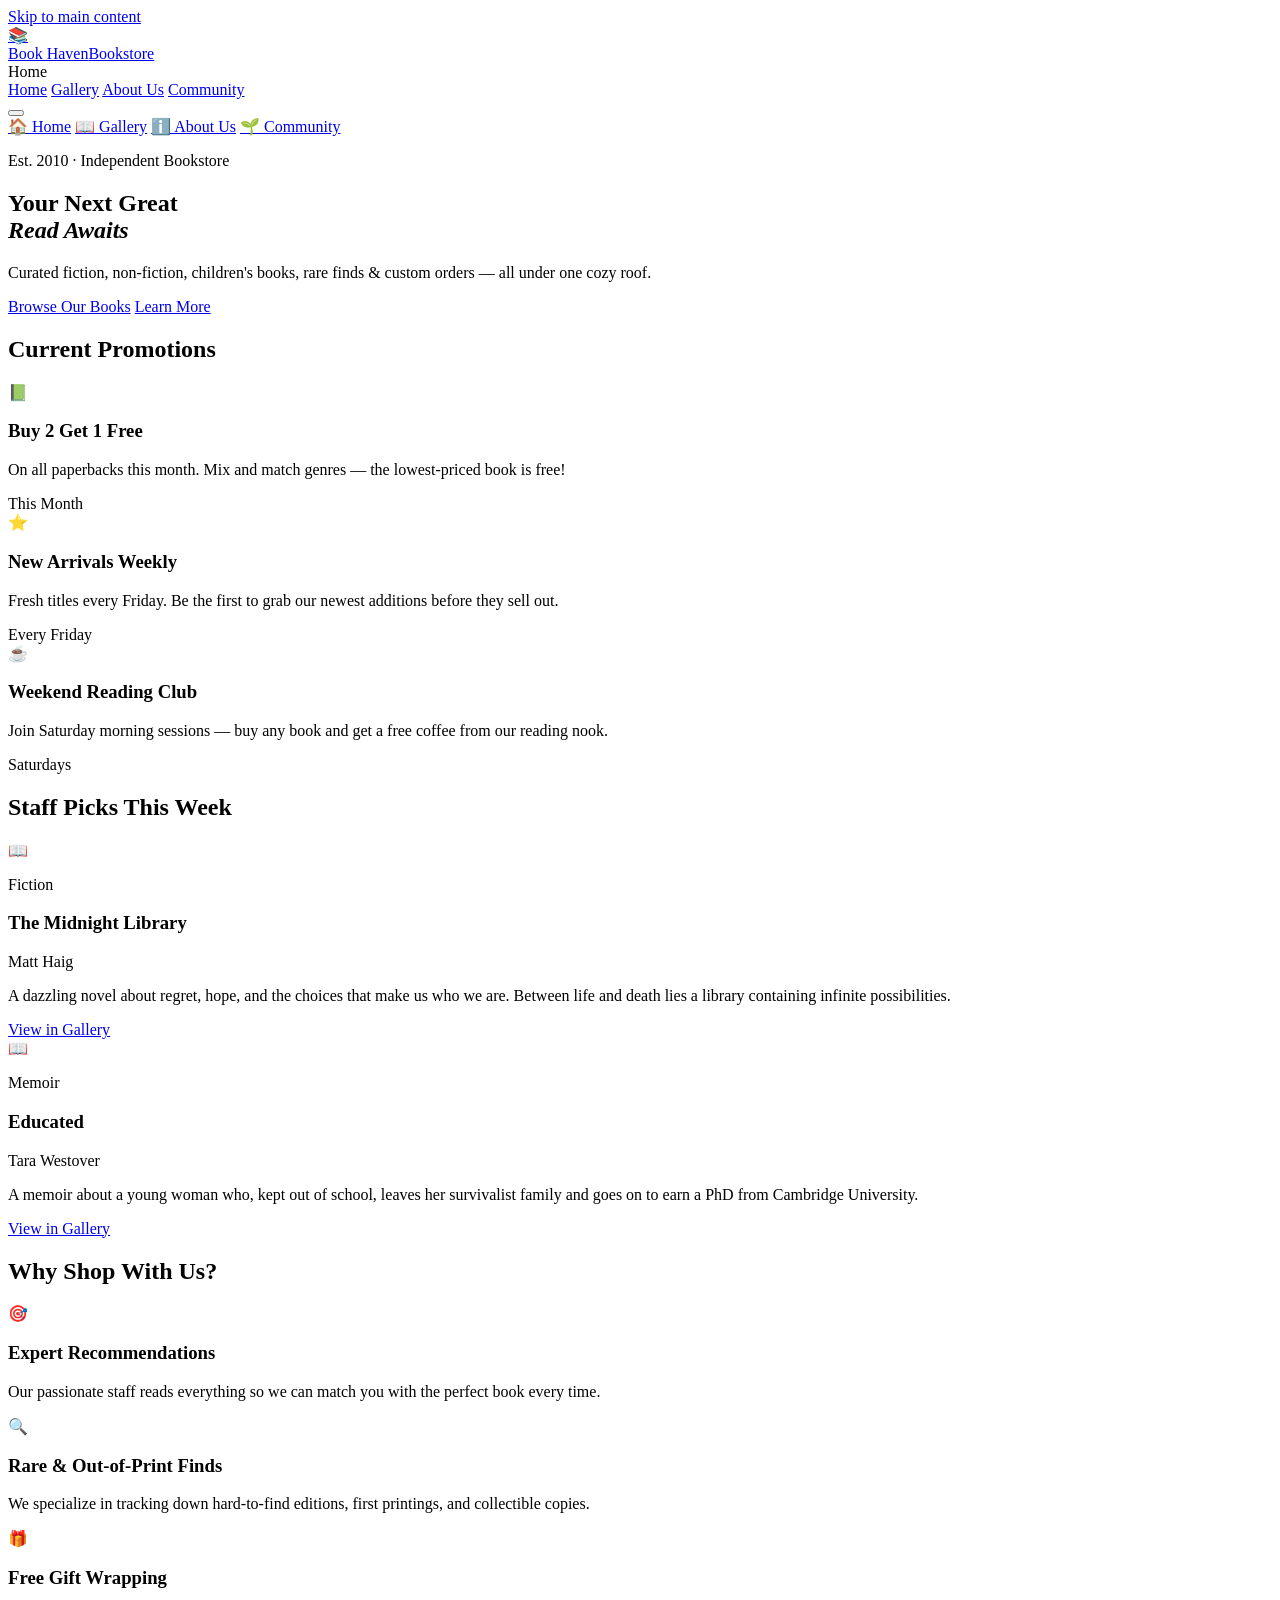
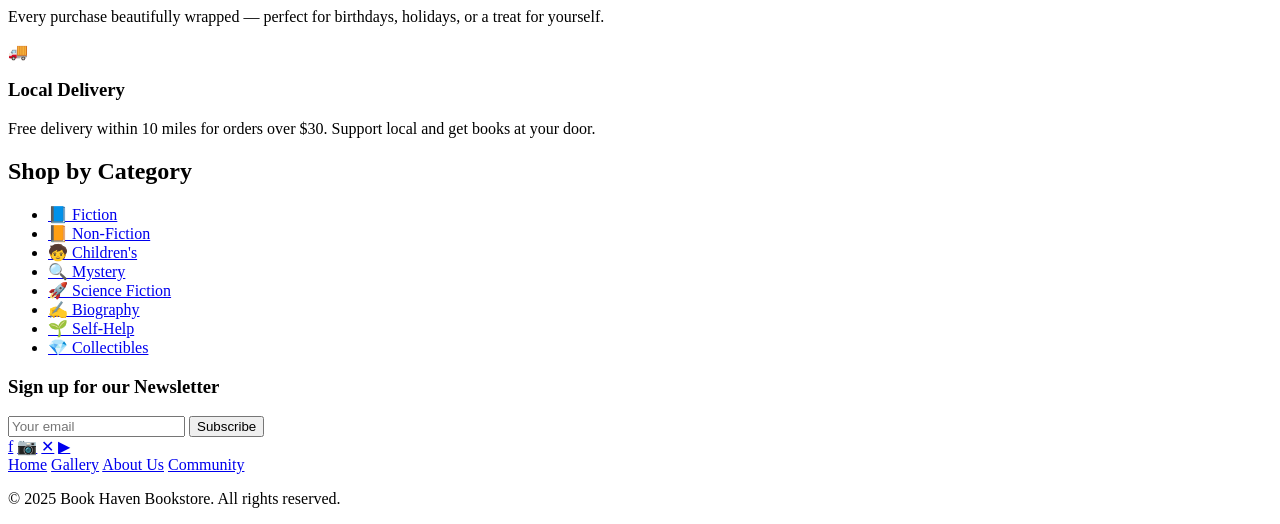
==== index.html @ 745f4587 "Add files via upload" ====
<!DOCTYPE html>
<html lang="en">
<head>
  <meta charset="UTF-8" />
  <meta name="viewport" content="width=device-width, initial-scale=1.0" />
  <meta name="description" content="Book Haven Bookstore — Your local independent bookstore for fiction, non-fiction, children's books, and rare finds." />
  <title>Home | Book Haven Bookstore</title>
  <link rel="stylesheet" href="css/style.css" />
  <link rel="stylesheet" href="css/home.css" />
</head>
<body>

  <a href="#main-content" class="skip-link">Skip to main content</a>

  <!-- HEADER -->
  <header>
    <div class="header-inner">
      <a href="index.html" class="logo-link" aria-label="Book Haven Bookstore — Home">
        <div class="logo-icon" aria-hidden="true">📚</div>
        <div class="logo-text">Book Haven<span>Bookstore</span></div>
      </a>
      <span class="page-title" aria-hidden="true">Home</span>
      <nav class="desktop-nav" aria-label="Main navigation">
        <a href="index.html">Home</a>
        <a href="gallery.html">Gallery</a>
        <a href="about.html">About Us</a>
        <a href="community.html">Community</a>
      </nav>
      <button class="hamburger" id="hamburger" aria-label="Toggle navigation menu" aria-expanded="false" aria-controls="mobile-nav">
        <span></span><span></span><span></span>
      </button>
    </div>
    <nav class="mobile-nav" id="mobile-nav" aria-label="Mobile navigation">
      <a href="index.html">🏠 Home</a>
      <a href="gallery.html">📖 Gallery</a>
      <a href="about.html">ℹ️ About Us</a>
      <a href="community.html">🌱 Community</a>
    </nav>
  </header>

  <!-- MAIN -->
  <main id="main-content">

    <!-- HERO -->
    <section class="hero" aria-labelledby="hero-heading">
      <div class="hero-bg" aria-hidden="true"></div>
      <div class="container hero-content">
        <p class="hero-eyebrow">Est. 2010 · Independent Bookstore</p>
        <h1 id="hero-heading">Your Next Great<br><em>Read Awaits</em></h1>
        <p class="hero-sub">Curated fiction, non-fiction, children's books, rare finds &amp; custom orders — all under one cozy roof.</p>
        <div class="hero-actions">
          <a href="gallery.html" class="btn btn-gold">Browse Our Books</a>
          <a href="about.html" class="btn btn-outline-white">Learn More</a>
        </div>
      </div>
    </section>

    <!-- PROMOS -->
    <section class="promos" aria-labelledby="promos-heading">
      <div class="container">
        <h2 id="promos-heading" class="section-title">Current Promotions</h2>
        <div class="promo-grid">
          <article class="promo-card">
            <div class="promo-icon" aria-hidden="true">📗</div>
            <h3>Buy 2 Get 1 Free</h3>
            <p>On all paperbacks this month. Mix and match genres — the lowest-priced book is free!</p>
            <span class="promo-badge">This Month</span>
          </article>
          <article class="promo-card promo-card--featured">
            <div class="promo-icon" aria-hidden="true">⭐</div>
            <h3>New Arrivals Weekly</h3>
            <p>Fresh titles every Friday. Be the first to grab our newest additions before they sell out.</p>
            <span class="promo-badge">Every Friday</span>
          </article>
          <article class="promo-card">
            <div class="promo-icon" aria-hidden="true">☕</div>
            <h3>Weekend Reading Club</h3>
            <p>Join Saturday morning sessions — buy any book and get a free coffee from our reading nook.</p>
            <span class="promo-badge">Saturdays</span>
          </article>
        </div>
      </div>
    </section>

    <!-- FEATURED BOOKS -->
    <section class="featured" aria-labelledby="featured-heading">
      <div class="container">
        <h2 id="featured-heading" class="section-title">Staff Picks This Week</h2>
        <div class="featured-grid">
          <article class="featured-book">
            <div class="book-cover book-cover--1" aria-label="Book cover for The Midnight Library">
              <span>📖</span>
              <div class="book-spine"></div>
            </div>
            <div class="book-info">
              <p class="book-genre">Fiction</p>
              <h3>The Midnight Library</h3>
              <p class="book-author">Matt Haig</p>
              <p class="book-desc">A dazzling novel about regret, hope, and the choices that make us who we are. Between life and death lies a library containing infinite possibilities.</p>
              <a href="gallery.html" class="btn btn-primary btn-sm">View in Gallery</a>
            </div>
          </article>
          <article class="featured-book">
            <div class="book-cover book-cover--2" aria-label="Book cover for Educated">
              <span>📖</span>
              <div class="book-spine"></div>
            </div>
            <div class="book-info">
              <p class="book-genre">Memoir</p>
              <h3>Educated</h3>
              <p class="book-author">Tara Westover</p>
              <p class="book-desc">A memoir about a young woman who, kept out of school, leaves her survivalist family and goes on to earn a PhD from Cambridge University.</p>
              <a href="gallery.html" class="btn btn-primary btn-sm">View in Gallery</a>
            </div>
          </article>
        </div>
      </div>
    </section>

    <!-- PERKS -->
    <section class="perks" aria-labelledby="perks-heading">
      <div class="container">
        <h2 id="perks-heading" class="section-title" style="color:var(--white);">Why Shop With Us?</h2>
        <div class="perks-grid">
          <div class="perk-item">
            <div class="perk-icon" aria-hidden="true">🎯</div>
            <h3>Expert Recommendations</h3>
            <p>Our passionate staff reads everything so we can match you with the perfect book every time.</p>
          </div>
          <div class="perk-item">
            <div class="perk-icon" aria-hidden="true">🔍</div>
            <h3>Rare &amp; Out-of-Print Finds</h3>
            <p>We specialize in tracking down hard-to-find editions, first printings, and collectible copies.</p>
          </div>
          <div class="perk-item">
            <div class="perk-icon" aria-hidden="true">🎁</div>
            <h3>Free Gift Wrapping</h3>
            <p>Every purchase beautifully wrapped — perfect for birthdays, holidays, or a treat for yourself.</p>
          </div>
          <div class="perk-item">
            <div class="perk-icon" aria-hidden="true">🚚</div>
            <h3>Local Delivery</h3>
            <p>Free delivery within 10 miles for orders over $30. Support local and get books at your door.</p>
          </div>
        </div>
      </div>
    </section>

    <!-- CATEGORIES -->
    <section class="categories" aria-labelledby="categories-heading">
      <div class="container">
        <h2 id="categories-heading" class="section-title">Shop by Category</h2>
        <ul class="categories-grid" role="list">
          <li><a href="gallery.html" class="category-link"><span aria-hidden="true">📘</span> Fiction</a></li>
          <li><a href="gallery.html" class="category-link"><span aria-hidden="true">📙</span> Non-Fiction</a></li>
          <li><a href="gallery.html" class="category-link"><span aria-hidden="true">🧒</span> Children's</a></li>
          <li><a href="gallery.html" class="category-link"><span aria-hidden="true">🔍</span> Mystery</a></li>
          <li><a href="gallery.html" class="category-link"><span aria-hidden="true">🚀</span> Science Fiction</a></li>
          <li><a href="gallery.html" class="category-link"><span aria-hidden="true">✍️</span> Biography</a></li>
          <li><a href="gallery.html" class="category-link"><span aria-hidden="true">🌱</span> Self-Help</a></li>
          <li><a href="gallery.html" class="category-link"><span aria-hidden="true">💎</span> Collectibles</a></li>
        </ul>
      </div>
    </section>

  </main>

  <!-- FOOTER -->
  <footer>
    <div class="footer-inner">
      <div class="footer-subscribe">
        <h3>Sign up for our Newsletter</h3>
        <form class="subscribe-form" aria-label="Newsletter signup">
          <input type="email" placeholder="Your email" required aria-label="Email address" />
          <button type="submit" class="btn-subscribe">Subscribe</button>
        </form>
      </div>
      <div class="footer-right">
        <nav class="social-links" aria-label="Social media links">
          <a href="#" aria-label="Facebook"><span aria-hidden="true">f</span></a>
          <a href="#" aria-label="Instagram"><span aria-hidden="true">📷</span></a>
          <a href="#" aria-label="Twitter/X"><span aria-hidden="true">✕</span></a>
          <a href="#" aria-label="YouTube"><span aria-hidden="true">▶</span></a>
        </nav>
        <nav class="footer-nav" aria-label="Footer navigation">
          <a href="index.html">Home</a>
          <a href="gallery.html">Gallery</a>
          <a href="about.html">About Us</a>
          <a href="community.html">Community</a>
        </nav>
      </div>
    </div>
    <div class="footer-bottom">
      <p>© 2025 Book Haven Bookstore. All rights reserved.</p>
    </div>
  </footer>

  <script src="js/main.js"></script>
</body>
</html>
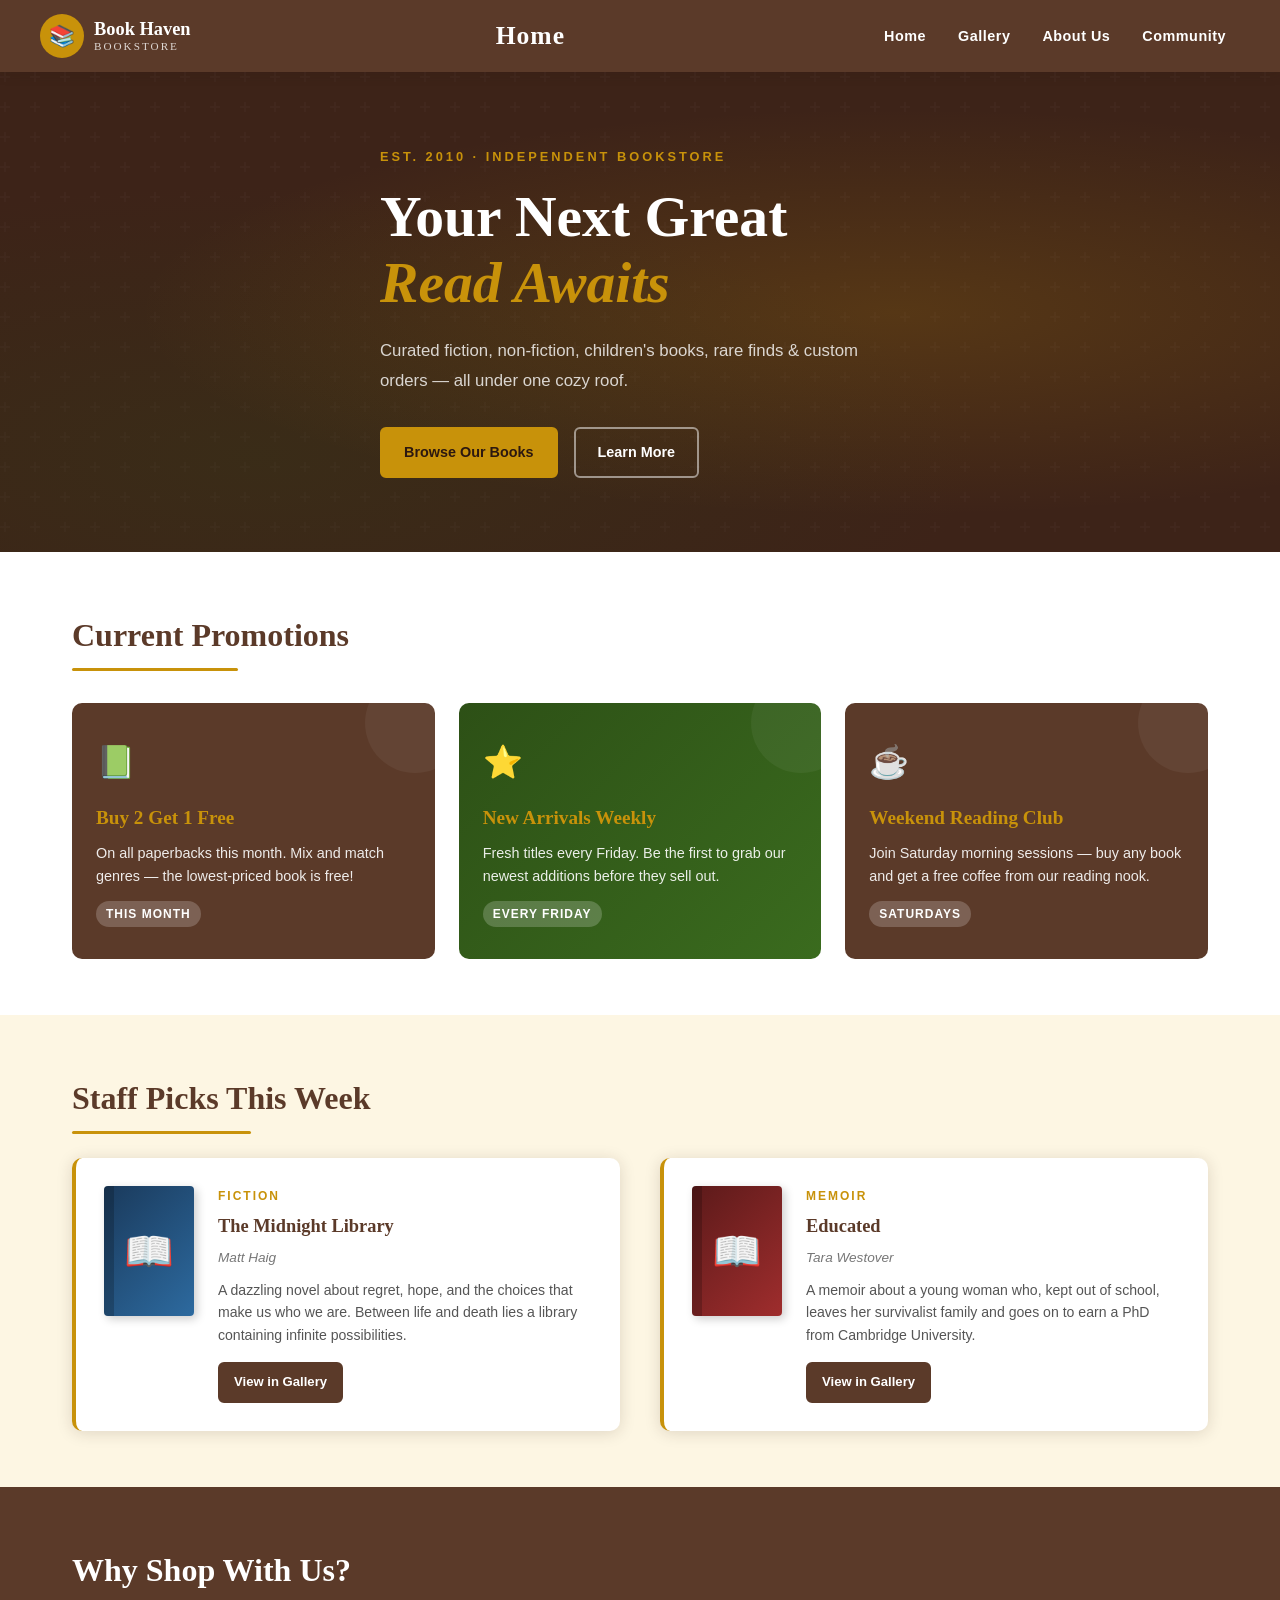
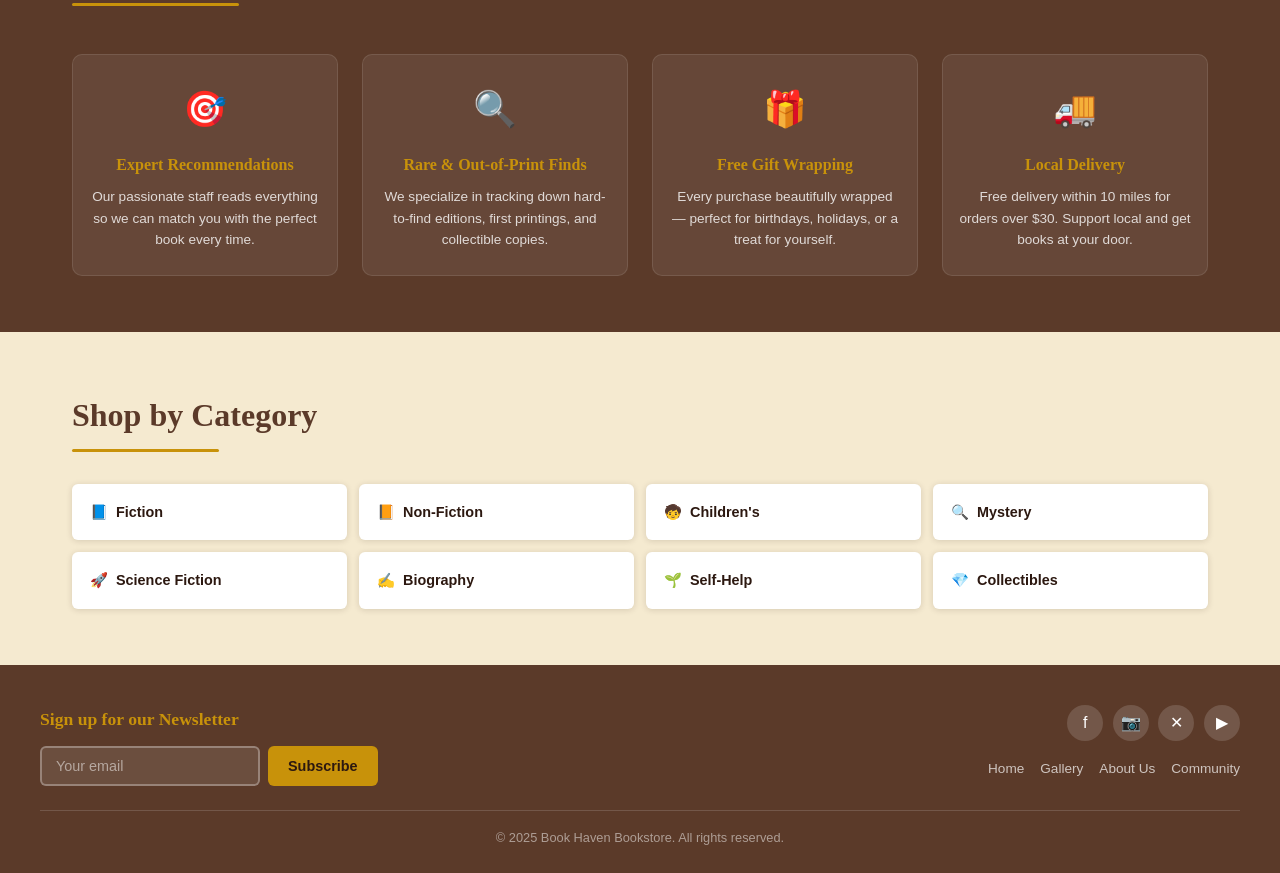
==== commit 66f41fdb: "Update index.html" ====
--- a/index.html
+++ b/index.html
@@ -5,8 +5,8 @@
   <meta name="viewport" content="width=device-width, initial-scale=1.0" />
   <meta name="description" content="Book Haven Bookstore — Your local independent bookstore for fiction, non-fiction, children's books, and rare finds." />
   <title>Home | Book Haven Bookstore</title>
-  <link rel="stylesheet" href="css/style.css" />
-  <link rel="stylesheet" href="css/home.css" />
+  <link rel="stylesheet" href="style.css" />
+  <link rel="stylesheet" href="home.css" />
 </head>
 <body>
 
--- a/style.css
+++ b/style.css
@@ -0,0 +1,461 @@
+/* ============================================
+   BOOK HAVEN BOOKSTORE — SHARED STYLES
+   ============================================ */
+
+@import url('https://fonts.googleapis.com/css2?family=Playfair+Display:ital,wght@0,400;0,600;0,700;1,400&family=Lato:wght@300;400;700&display=swap');
+
+/* ---- CSS Variables ---- */
+:root {
+  --mahogany:    #5B3A29;
+  --mahogany-dk: #3d2318;
+  --cream:       #FDF6E3;
+  --cream-dk:    #f5ead0;
+  --green:       #2D5016;
+  --green-lt:    #3a6b1e;
+  --gold:        #C8920A;
+  --gold-lt:     #e8ab12;
+  --charcoal:    #2C1810;
+  --white:       #FFFFFF;
+  --gray:        #777777;
+  --gray-lt:     #eeebe4;
+  --shadow:      rgba(44,24,16,0.15);
+  --transition:  0.25s ease;
+  --radius:      6px;
+  --font-heading:'Playfair Display', Georgia, serif;
+  --font-body:   'Lato', 'Helvetica Neue', sans-serif;
+}
+
+/* ---- Reset & Base ---- */
+*, *::before, *::after { box-sizing: border-box; margin: 0; padding: 0; }
+html { scroll-behavior: smooth; font-size: 16px; }
+body {
+  font-family: var(--font-body);
+  background: var(--cream);
+  color: var(--charcoal);
+  line-height: 1.7;
+  min-height: 100vh;
+  display: flex;
+  flex-direction: column;
+}
+img { max-width: 100%; height: auto; display: block; }
+a { text-decoration: none; color: inherit; }
+ul { list-style: none; }
+
+/* ---- Skip link for accessibility ---- */
+.skip-link {
+  position: absolute;
+  top: -999px; left: 6px;
+  background: var(--gold);
+  color: var(--charcoal);
+  padding: 8px 16px;
+  border-radius: 0 0 var(--radius) var(--radius);
+  font-weight: 700;
+  z-index: 9999;
+  transition: top 0.2s;
+}
+.skip-link:focus { top: 0; }
+
+/* ============================================
+   HEADER
+   ============================================ */
+header {
+  background: var(--mahogany);
+  color: var(--white);
+  padding: 0 2rem;
+  position: sticky;
+  top: 0;
+  z-index: 1000;
+  box-shadow: 0 2px 12px var(--shadow);
+}
+.header-inner {
+  max-width: 1200px;
+  margin: 0 auto;
+  display: flex;
+  align-items: center;
+  justify-content: space-between;
+  height: 72px;
+  gap: 1rem;
+}
+/* Logo */
+.logo-link {
+  display: flex;
+  align-items: center;
+  gap: 10px;
+  flex-shrink: 0;
+}
+.logo-icon {
+  width: 44px; height: 44px;
+  background: var(--gold);
+  border-radius: 50%;
+  display: flex; align-items: center; justify-content: center;
+  font-size: 1.3rem;
+  flex-shrink: 0;
+}
+.logo-text {
+  font-family: var(--font-heading);
+  font-size: 1.15rem;
+  font-weight: 700;
+  line-height: 1.2;
+  color: var(--white);
+}
+.logo-text span { display: block; font-size: 0.7rem; font-weight: 300; letter-spacing: 2px; text-transform: uppercase; opacity: 0.8; }
+
+/* Page Title */
+.page-title {
+  font-family: var(--font-heading);
+  font-size: 1.6rem;
+  font-weight: 700;
+  color: var(--white);
+  letter-spacing: 1px;
+  text-align: center;
+  flex: 1;
+}
+
+/* Desktop Nav */
+.desktop-nav { display: flex; gap: 0.25rem; flex-shrink: 0; }
+.desktop-nav a {
+  color: var(--white);
+  padding: 8px 14px;
+  border-radius: var(--radius);
+  font-size: 0.9rem;
+  font-weight: 700;
+  letter-spacing: 0.5px;
+  transition: background var(--transition), color var(--transition);
+  position: relative;
+}
+.desktop-nav a:hover, .desktop-nav a.active {
+  background: var(--gold);
+  color: var(--charcoal);
+}
+
+/* Hamburger */
+.hamburger {
+  display: none;
+  flex-direction: column;
+  gap: 5px;
+  background: none;
+  border: none;
+  cursor: pointer;
+  padding: 8px;
+  border-radius: var(--radius);
+  flex-shrink: 0;
+}
+.hamburger span {
+  display: block;
+  width: 24px; height: 2px;
+  background: var(--white);
+  border-radius: 2px;
+  transition: all 0.3s ease;
+}
+.hamburger.open span:nth-child(1) { transform: translateY(7px) rotate(45deg); }
+.hamburger.open span:nth-child(2) { opacity: 0; }
+.hamburger.open span:nth-child(3) { transform: translateY(-7px) rotate(-45deg); }
+
+/* Mobile Nav Drawer */
+.mobile-nav {
+  display: none;
+  flex-direction: column;
+  background: var(--mahogany-dk);
+  padding: 1rem 2rem;
+  border-top: 1px solid rgba(255,255,255,0.1);
+}
+.mobile-nav a {
+  color: var(--white);
+  padding: 12px 0;
+  font-size: 1rem;
+  font-weight: 700;
+  border-bottom: 1px solid rgba(255,255,255,0.1);
+  transition: color var(--transition);
+  display: flex; align-items: center; gap: 8px;
+}
+.mobile-nav a:last-child { border-bottom: none; }
+.mobile-nav a:hover, .mobile-nav a.active { color: var(--gold); }
+.mobile-nav.open { display: flex; }
+
+/* ============================================
+   MAIN / CONTENT
+   ============================================ */
+main { flex: 1; }
+.container { max-width: 1200px; margin: 0 auto; padding: 0 2rem; }
+section { padding: 3.5rem 0; }
+.section-title {
+  font-family: var(--font-heading);
+  font-size: 2rem;
+  font-weight: 700;
+  color: var(--mahogany);
+  margin-bottom: 1.5rem;
+  position: relative;
+  display: inline-block;
+}
+.section-title::after {
+  content: '';
+  display: block;
+  width: 60%;
+  height: 3px;
+  background: var(--gold);
+  margin-top: 6px;
+  border-radius: 2px;
+}
+
+/* ============================================
+   FOOTER
+   ============================================ */
+footer {
+  background: var(--mahogany);
+  color: var(--white);
+  padding: 2.5rem 2rem 1.5rem;
+  margin-top: auto;
+}
+.footer-inner {
+  max-width: 1200px;
+  margin: 0 auto;
+  display: grid;
+  grid-template-columns: 1fr auto;
+  gap: 2rem;
+  align-items: start;
+}
+.footer-subscribe h3 {
+  font-family: var(--font-heading);
+  font-size: 1.1rem;
+  margin-bottom: 0.75rem;
+  color: var(--gold);
+}
+.subscribe-form {
+  display: flex;
+  gap: 0.5rem;
+  flex-wrap: wrap;
+}
+.subscribe-form input[type="email"] {
+  padding: 10px 14px;
+  border-radius: var(--radius);
+  border: 2px solid rgba(255,255,255,0.3);
+  background: rgba(255,255,255,0.1);
+  color: var(--white);
+  font-family: var(--font-body);
+  font-size: 0.9rem;
+  min-width: 220px;
+  transition: border-color var(--transition);
+}
+.subscribe-form input::placeholder { color: rgba(255,255,255,0.5); }
+.subscribe-form input:focus { outline: 3px solid var(--gold); outline-offset: 2px; border-color: var(--gold); }
+.btn-subscribe {
+  padding: 10px 20px;
+  background: var(--gold);
+  color: var(--charcoal);
+  border: none;
+  border-radius: var(--radius);
+  font-family: var(--font-body);
+  font-weight: 700;
+  font-size: 0.9rem;
+  cursor: pointer;
+  transition: background var(--transition), transform var(--transition);
+}
+.btn-subscribe:hover { background: var(--gold-lt); transform: translateY(-1px); }
+.btn-subscribe:focus { outline: 3px solid var(--white); outline-offset: 2px; }
+
+.footer-right { display: flex; flex-direction: column; align-items: flex-end; gap: 1rem; }
+.social-links { display: flex; gap: 0.6rem; }
+.social-links a {
+  width: 36px; height: 36px;
+  background: rgba(255,255,255,0.15);
+  border-radius: 50%;
+  display: flex; align-items: center; justify-content: center;
+  font-size: 1rem;
+  transition: background var(--transition), transform var(--transition);
+  color: var(--white);
+}
+.social-links a:hover { background: var(--gold); color: var(--charcoal); transform: translateY(-2px); }
+.social-links a:focus { outline: 3px solid var(--gold); outline-offset: 2px; }
+
+.footer-nav { display: flex; gap: 1rem; flex-wrap: wrap; justify-content: flex-end; }
+.footer-nav a {
+  color: rgba(255,255,255,0.7);
+  font-size: 0.85rem;
+  transition: color var(--transition);
+}
+.footer-nav a:hover, .footer-nav a.active { color: var(--gold); }
+.footer-nav a:focus { outline: 2px solid var(--gold); outline-offset: 2px; }
+.footer-bottom {
+  max-width: 1200px;
+  margin: 1.5rem auto 0;
+  padding-top: 1rem;
+  border-top: 1px solid rgba(255,255,255,0.15);
+  text-align: center;
+  font-size: 0.8rem;
+  color: rgba(255,255,255,0.5);
+}
+
+/* ============================================
+   BUTTONS (shared)
+   ============================================ */
+.btn {
+  display: inline-flex;
+  align-items: center;
+  gap: 6px;
+  padding: 11px 22px;
+  border-radius: var(--radius);
+  font-family: var(--font-body);
+  font-weight: 700;
+  font-size: 0.9rem;
+  cursor: pointer;
+  border: 2px solid transparent;
+  transition: all var(--transition);
+  text-align: center;
+}
+.btn:focus { outline: 3px solid var(--gold); outline-offset: 2px; }
+.btn-primary { background: var(--mahogany); color: var(--white); border-color: var(--mahogany); }
+.btn-primary:hover { background: var(--mahogany-dk); border-color: var(--mahogany-dk); transform: translateY(-1px); box-shadow: 0 4px 12px var(--shadow); }
+.btn-green { background: var(--green); color: var(--white); border-color: var(--green); }
+.btn-green:hover { background: var(--green-lt); border-color: var(--green-lt); transform: translateY(-1px); }
+.btn-gold { background: var(--gold); color: var(--charcoal); border-color: var(--gold); }
+.btn-gold:hover { background: var(--gold-lt); border-color: var(--gold-lt); transform: translateY(-1px); }
+.btn-outline { background: transparent; color: var(--mahogany); border-color: var(--mahogany); }
+.btn-outline:hover { background: var(--mahogany); color: var(--white); }
+.btn-gray { background: var(--gray); color: var(--white); border-color: var(--gray); }
+.btn-gray:hover { background: #555; border-color: #555; }
+.btn-sm { padding: 7px 14px; font-size: 0.82rem; }
+
+/* ============================================
+   MODAL
+   ============================================ */
+.modal-overlay {
+  display: none;
+  position: fixed; inset: 0;
+  background: rgba(44,24,16,0.6);
+  z-index: 2000;
+  align-items: center;
+  justify-content: center;
+  padding: 1rem;
+  backdrop-filter: blur(3px);
+}
+.modal-overlay.open { display: flex; }
+.modal {
+  background: var(--white);
+  border-radius: 10px;
+  padding: 2rem;
+  max-width: 520px;
+  width: 100%;
+  max-height: 85vh;
+  overflow-y: auto;
+  position: relative;
+  box-shadow: 0 20px 60px rgba(44,24,16,0.3);
+  animation: modal-in 0.25s ease;
+}
+@keyframes modal-in {
+  from { opacity: 0; transform: scale(0.94) translateY(20px); }
+  to   { opacity: 1; transform: scale(1) translateY(0); }
+}
+.modal-close {
+  position: absolute; top: 1rem; right: 1rem;
+  background: none; border: none; cursor: pointer;
+  font-size: 1.4rem; color: var(--gray);
+  width: 32px; height: 32px;
+  display: flex; align-items: center; justify-content: center;
+  border-radius: 50%;
+  transition: background var(--transition), color var(--transition);
+}
+.modal-close:hover { background: var(--gray-lt); color: var(--charcoal); }
+.modal-close:focus { outline: 3px solid var(--gold); outline-offset: 2px; }
+.modal h2 {
+  font-family: var(--font-heading);
+  font-size: 1.5rem;
+  color: var(--mahogany);
+  margin-bottom: 1.25rem;
+  padding-right: 2rem;
+}
+.cart-items-list { min-height: 60px; margin-bottom: 1.25rem; }
+.cart-items-list li {
+  display: flex;
+  align-items: center;
+  gap: 8px;
+  padding: 10px 0;
+  border-bottom: 1px solid var(--gray-lt);
+  font-size: 0.95rem;
+}
+.cart-items-list li::before { content: '📖'; font-size: 1rem; }
+.cart-empty-msg {
+  text-align: center;
+  color: var(--gray);
+  padding: 1.5rem 0;
+  font-style: italic;
+}
+.modal-actions { display: flex; gap: 0.75rem; flex-wrap: wrap; }
+
+/* ============================================
+   FORMS (shared)
+   ============================================ */
+.form-group { margin-bottom: 1.25rem; }
+.form-group label {
+  display: block;
+  font-weight: 700;
+  margin-bottom: 0.4rem;
+  font-size: 0.9rem;
+  color: var(--charcoal);
+}
+.form-group label .required { color: #c0392b; margin-left: 2px; }
+.form-group input[type="text"],
+.form-group input[type="email"],
+.form-group input[type="tel"],
+.form-group textarea {
+  width: 100%;
+  padding: 11px 14px;
+  border: 2px solid #d4c8ba;
+  border-radius: var(--radius);
+  font-family: var(--font-body);
+  font-size: 0.95rem;
+  color: var(--charcoal);
+  background: var(--white);
+  transition: border-color var(--transition);
+}
+.form-group input:focus,
+.form-group textarea:focus {
+  outline: 3px solid var(--gold);
+  outline-offset: 0;
+  border-color: var(--mahogany);
+}
+.form-group textarea { min-height: 110px; resize: vertical; }
+.form-group.checkbox-group {
+  display: flex;
+  align-items: center;
+  gap: 10px;
+}
+.form-group.checkbox-group input[type="checkbox"] {
+  width: 18px; height: 18px;
+  cursor: pointer;
+  accent-color: var(--mahogany);
+}
+.form-group.checkbox-group label {
+  margin-bottom: 0;
+  cursor: pointer;
+  font-weight: 400;
+}
+.form-actions { display: flex; gap: 0.75rem; flex-wrap: wrap; margin-top: 0.5rem; }
+
+/* ============================================
+   RESPONSIVE BREAKPOINTS
+   ============================================ */
+@media (max-width: 900px) {
+  .page-title { font-size: 1.3rem; }
+  .logo-text { font-size: 1rem; }
+}
+
+@media (max-width: 768px) {
+  .desktop-nav { display: none; }
+  .hamburger { display: flex; }
+  .page-title { display: none; }
+  .footer-inner { grid-template-columns: 1fr; }
+  .footer-right { align-items: flex-start; }
+  .footer-nav { justify-content: flex-start; }
+  section { padding: 2.5rem 0; }
+  .section-title { font-size: 1.6rem; }
+}
+
+@media (max-width: 480px) {
+  .container { padding: 0 1rem; }
+  header { padding: 0 1rem; }
+  footer { padding: 2rem 1rem 1.25rem; }
+  .header-inner { height: 60px; }
+  .subscribe-form input[type="email"] { min-width: 0; width: 100%; }
+  .subscribe-form { flex-direction: column; }
+  .btn-subscribe { width: 100%; justify-content: center; }
+}
--- a/home.css
+++ b/home.css
@@ -0,0 +1,255 @@
+/* ============================================
+   HOME PAGE STYLES
+   ============================================ */
+
+/* ---- Hero ---- */
+.hero {
+  position: relative;
+  min-height: 480px;
+  display: flex;
+  align-items: center;
+  overflow: hidden;
+  background: var(--mahogany-dk);
+  padding: 3rem 0;
+}
+.hero-bg {
+  position: absolute; inset: 0;
+  background:
+    radial-gradient(ellipse at 70% 50%, rgba(200,146,10,0.18) 0%, transparent 60%),
+    radial-gradient(ellipse at 20% 80%, rgba(45,80,22,0.2) 0%, transparent 50%),
+    url("data:image/svg+xml,%3Csvg width='60' height='60' viewBox='0 0 60 60' xmlns='http://www.w3.org/2000/svg'%3E%3Cg fill='none' fill-rule='evenodd'%3E%3Cg fill='%23ffffff' fill-opacity='0.02'%3E%3Cpath d='M36 34v-4h-2v4h-4v2h4v4h2v-4h4v-2h-4zm0-30V0h-2v4h-4v2h4v4h2V6h4V4h-4zM6 34v-4H4v4H0v2h4v4h2v-4h4v-2H6zM6 4V0H4v4H0v2h4v4h2V6h4V4H6z'/%3E%3C/g%3E%3C/g%3E%3C/svg%3E");
+}
+.hero-content {
+  position: relative;
+  z-index: 1;
+  max-width: 640px;
+}
+.hero-eyebrow {
+  font-size: 0.8rem;
+  letter-spacing: 3px;
+  text-transform: uppercase;
+  color: var(--gold);
+  margin-bottom: 1rem;
+  font-weight: 700;
+}
+.hero h1 {
+  font-family: var(--font-heading);
+  font-size: clamp(2.4rem, 5vw, 3.6rem);
+  font-weight: 700;
+  color: var(--white);
+  line-height: 1.15;
+  margin-bottom: 1.25rem;
+}
+.hero h1 em {
+  font-style: italic;
+  color: var(--gold);
+}
+.hero-sub {
+  font-size: 1.05rem;
+  color: rgba(255,255,255,0.8);
+  margin-bottom: 2rem;
+  max-width: 520px;
+  line-height: 1.75;
+}
+.hero-actions { display: flex; gap: 1rem; flex-wrap: wrap; }
+.btn-outline-white {
+  background: transparent;
+  color: var(--white);
+  border: 2px solid rgba(255,255,255,0.5);
+  display: inline-flex; align-items: center; gap: 6px;
+  padding: 11px 22px;
+  border-radius: var(--radius);
+  font-family: var(--font-body);
+  font-weight: 700;
+  font-size: 0.9rem;
+  cursor: pointer;
+  transition: all var(--transition);
+}
+.btn-outline-white:hover { background: rgba(255,255,255,0.15); border-color: var(--white); }
+.btn-outline-white:focus { outline: 3px solid var(--gold); outline-offset: 2px; }
+
+/* ---- Promos ---- */
+.promos { background: var(--white); padding: 3.5rem 0; }
+.promo-grid {
+  display: grid;
+  grid-template-columns: repeat(3, 1fr);
+  gap: 1.5rem;
+  margin-top: 0.5rem;
+}
+.promo-card {
+  background: var(--mahogany);
+  color: var(--white);
+  padding: 2rem 1.5rem;
+  border-radius: 10px;
+  position: relative;
+  overflow: hidden;
+  transition: transform var(--transition), box-shadow var(--transition);
+}
+.promo-card::before {
+  content: '';
+  position: absolute; top: -30px; right: -30px;
+  width: 100px; height: 100px;
+  background: rgba(255,255,255,0.05);
+  border-radius: 50%;
+}
+.promo-card:hover { transform: translateY(-4px); box-shadow: 0 12px 32px var(--shadow); }
+.promo-card--featured {
+  background: linear-gradient(135deg, var(--green) 0%, var(--green-lt) 100%);
+}
+.promo-icon { font-size: 2rem; margin-bottom: 0.75rem; }
+.promo-card h3 {
+  font-family: var(--font-heading);
+  font-size: 1.2rem;
+  margin-bottom: 0.5rem;
+  color: var(--gold);
+}
+.promo-card p { font-size: 0.9rem; opacity: 0.9; line-height: 1.6; }
+.promo-badge {
+  display: inline-block;
+  margin-top: 0.75rem;
+  background: rgba(255,255,255,0.2);
+  padding: 3px 10px;
+  border-radius: 20px;
+  font-size: 0.75rem;
+  font-weight: 700;
+  letter-spacing: 1px;
+  text-transform: uppercase;
+}
+
+/* ---- Featured Books ---- */
+.featured { background: var(--cream); }
+.featured-grid {
+  display: grid;
+  grid-template-columns: repeat(2, 1fr);
+  gap: 2.5rem;
+}
+.featured-book {
+  display: flex;
+  gap: 1.5rem;
+  background: var(--white);
+  border-radius: 10px;
+  padding: 1.75rem;
+  box-shadow: 0 2px 16px var(--shadow);
+  transition: transform var(--transition), box-shadow var(--transition);
+  border-left: 4px solid var(--gold);
+}
+.featured-book:hover { transform: translateY(-3px); box-shadow: 0 8px 28px var(--shadow); }
+.book-cover {
+  width: 90px;
+  flex-shrink: 0;
+  height: 130px;
+  border-radius: 4px;
+  display: flex;
+  align-items: center;
+  justify-content: center;
+  font-size: 2.5rem;
+  position: relative;
+  box-shadow: 3px 3px 10px rgba(0,0,0,0.2);
+}
+.book-cover--1 { background: linear-gradient(135deg, #1a3a5c 0%, #2d6a9f 100%); }
+.book-cover--2 { background: linear-gradient(135deg, #5c1a1a 0%, #9f2d2d 100%); }
+.book-spine {
+  position: absolute; left: 0; top: 0; bottom: 0;
+  width: 10px;
+  background: rgba(0,0,0,0.2);
+  border-radius: 4px 0 0 4px;
+}
+.book-info { flex: 1; }
+.book-genre {
+  font-size: 0.75rem;
+  font-weight: 700;
+  letter-spacing: 2px;
+  text-transform: uppercase;
+  color: var(--gold);
+  margin-bottom: 0.3rem;
+}
+.book-info h3 {
+  font-family: var(--font-heading);
+  font-size: 1.15rem;
+  color: var(--mahogany);
+  margin-bottom: 0.2rem;
+}
+.book-author {
+  font-size: 0.85rem;
+  color: var(--gray);
+  margin-bottom: 0.6rem;
+  font-style: italic;
+}
+.book-desc { font-size: 0.88rem; color: #555; line-height: 1.6; margin-bottom: 1rem; }
+
+/* ---- Perks ---- */
+.perks {
+  background: var(--mahogany);
+  padding: 3.5rem 0;
+}
+.perks-grid {
+  display: grid;
+  grid-template-columns: repeat(4, 1fr);
+  gap: 1.5rem;
+  margin-top: 1.5rem;
+}
+.perk-item {
+  text-align: center;
+  padding: 1.5rem 1rem;
+  background: rgba(255,255,255,0.07);
+  border-radius: 10px;
+  border: 1px solid rgba(255,255,255,0.1);
+  transition: background var(--transition);
+}
+.perk-item:hover { background: rgba(255,255,255,0.12); }
+.perk-icon { font-size: 2.2rem; margin-bottom: 0.75rem; }
+.perk-item h3 {
+  font-family: var(--font-heading);
+  font-size: 1rem;
+  color: var(--gold);
+  margin-bottom: 0.5rem;
+}
+.perk-item p { font-size: 0.85rem; color: rgba(255,255,255,0.8); line-height: 1.6; }
+
+/* ---- Categories ---- */
+.categories { background: var(--cream-dk); }
+.categories-grid {
+  display: grid;
+  grid-template-columns: repeat(4, 1fr);
+  gap: 0.75rem;
+  margin-top: 0.5rem;
+}
+.category-link {
+  display: flex;
+  align-items: center;
+  gap: 8px;
+  padding: 14px 16px;
+  background: var(--white);
+  border: 2px solid transparent;
+  border-radius: var(--radius);
+  font-weight: 700;
+  color: var(--charcoal);
+  font-size: 0.9rem;
+  transition: all var(--transition);
+  box-shadow: 0 1px 6px var(--shadow);
+}
+.category-link:hover {
+  border-color: var(--mahogany);
+  color: var(--mahogany);
+  transform: translateY(-2px);
+  box-shadow: 0 4px 14px var(--shadow);
+}
+.category-link:focus { outline: 3px solid var(--gold); outline-offset: 2px; }
+
+/* ---- Responsive ---- */
+@media (max-width: 900px) {
+  .promo-grid { grid-template-columns: 1fr; }
+  .perks-grid { grid-template-columns: repeat(2, 1fr); }
+  .categories-grid { grid-template-columns: repeat(2, 1fr); }
+}
+@media (max-width: 768px) {
+  .featured-grid { grid-template-columns: 1fr; }
+  .perks-grid { grid-template-columns: repeat(2, 1fr); }
+}
+@media (max-width: 480px) {
+  .hero { min-height: 360px; }
+  .perks-grid { grid-template-columns: 1fr; }
+  .categories-grid { grid-template-columns: repeat(2, 1fr); }
+  .featured-book { flex-direction: column; }
+  .book-cover { width: 70px; height: 100px; }
+}
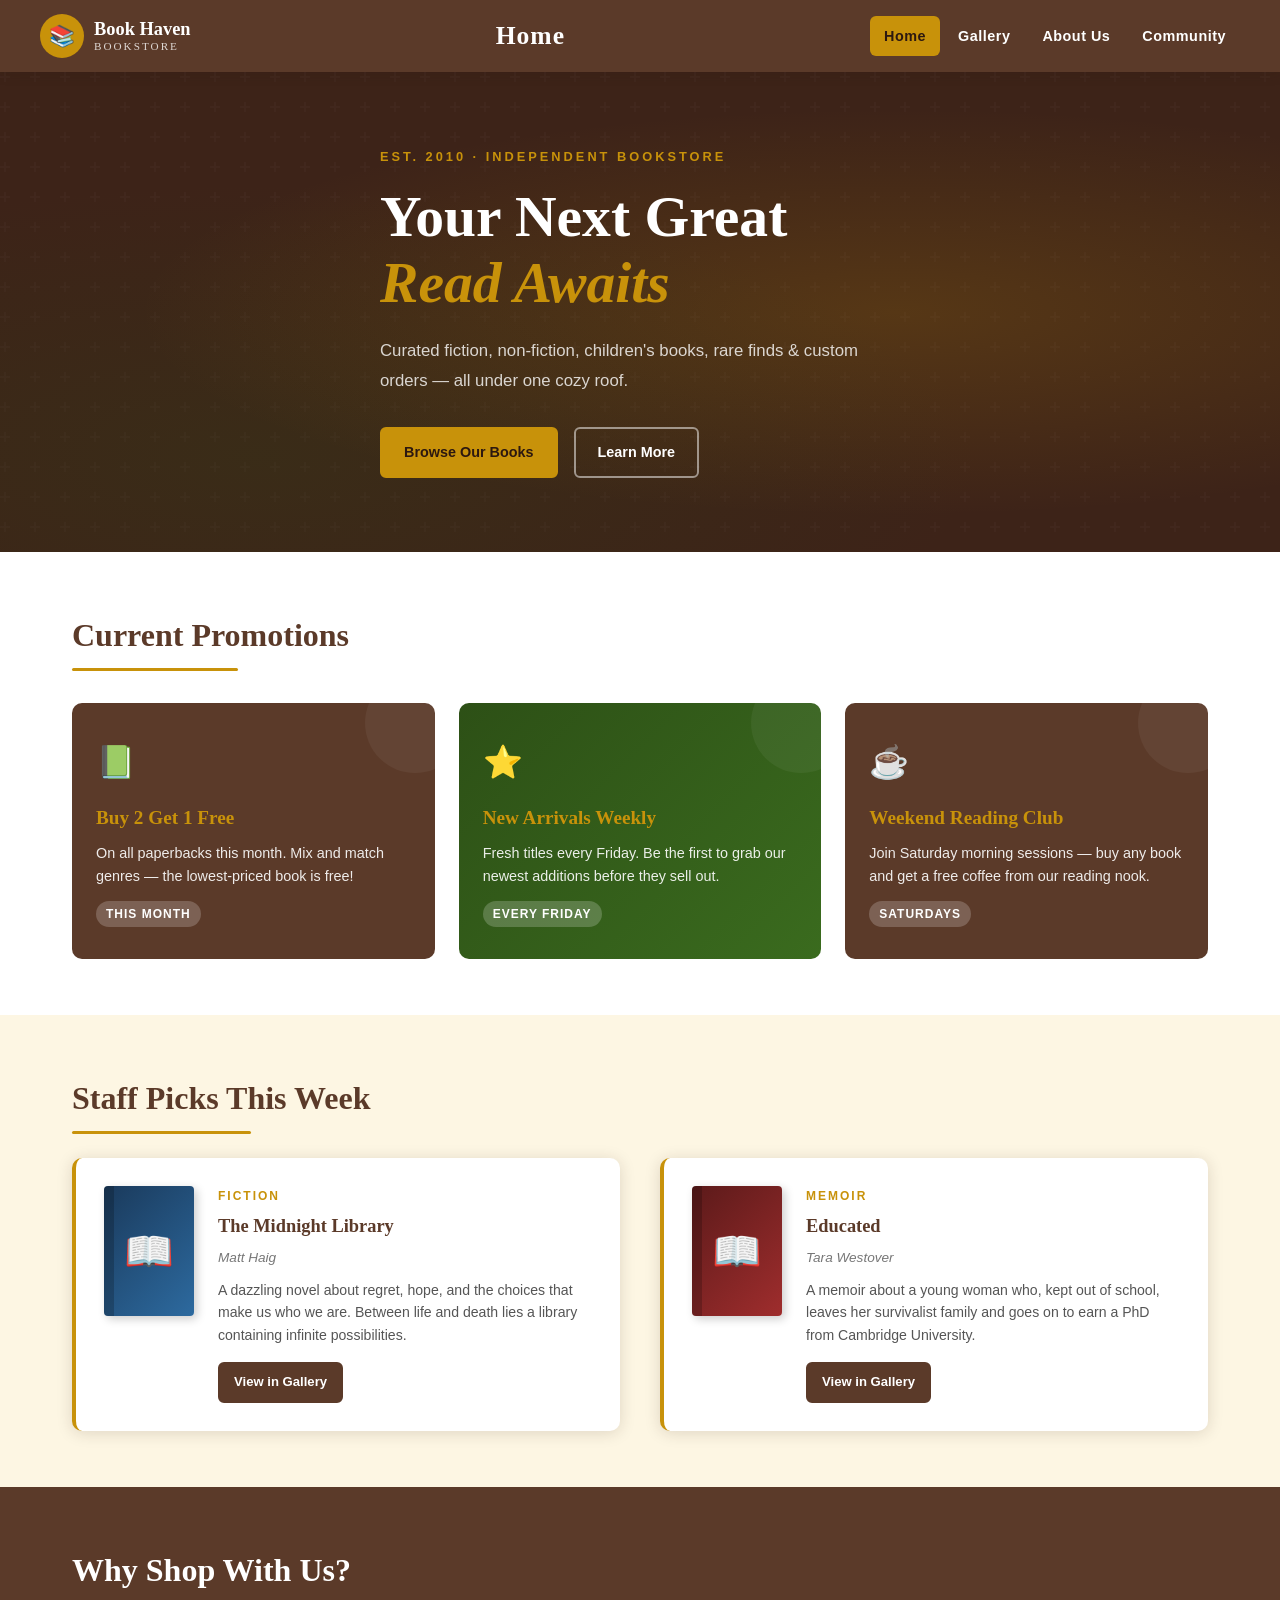
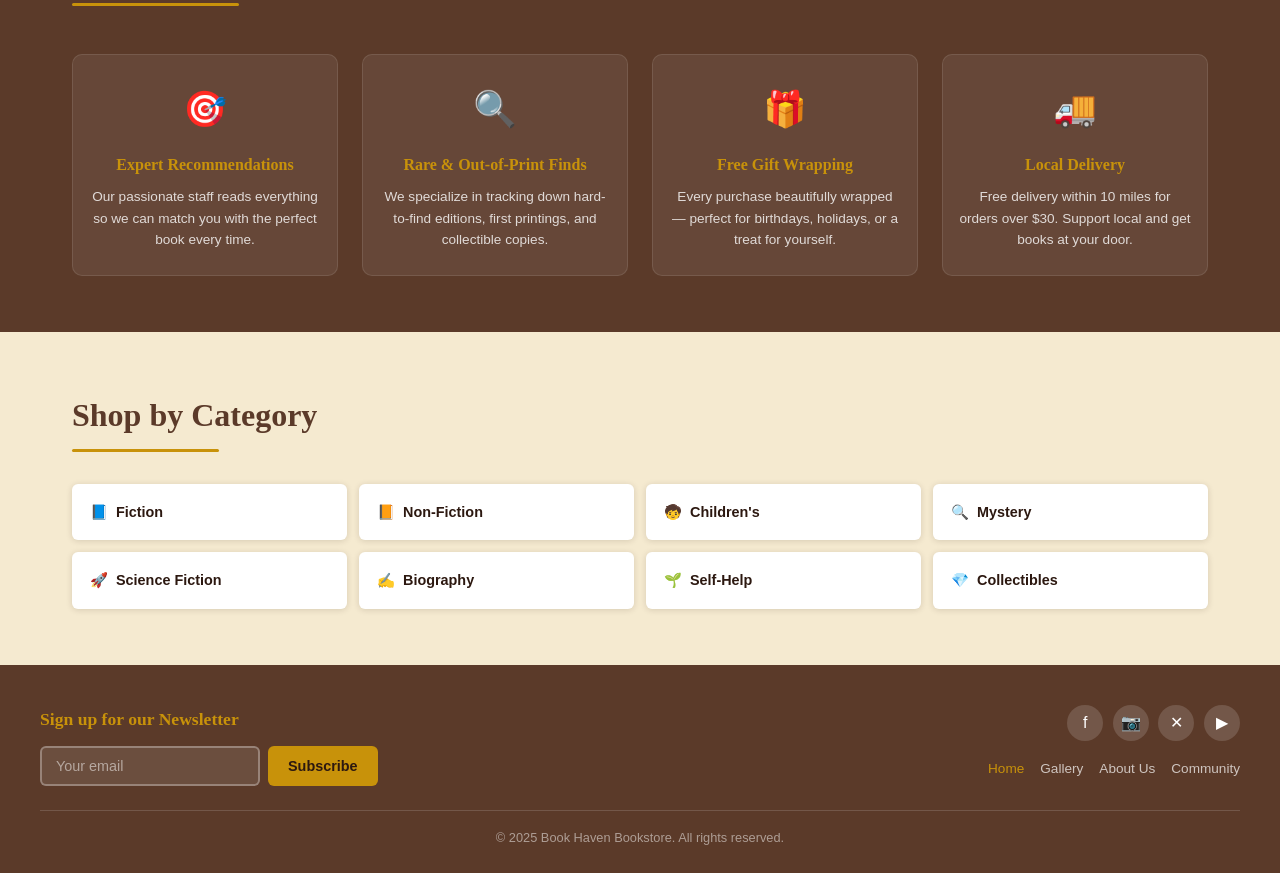
==== commit 3b4160a2: "Update index.html" ====
--- a/index.html
+++ b/index.html
@@ -195,6 +195,6 @@
     </div>
   </footer>
 
-  <script src="js/main.js"></script>
+  <script src="main.js"></script>
 </body>
 </html>
